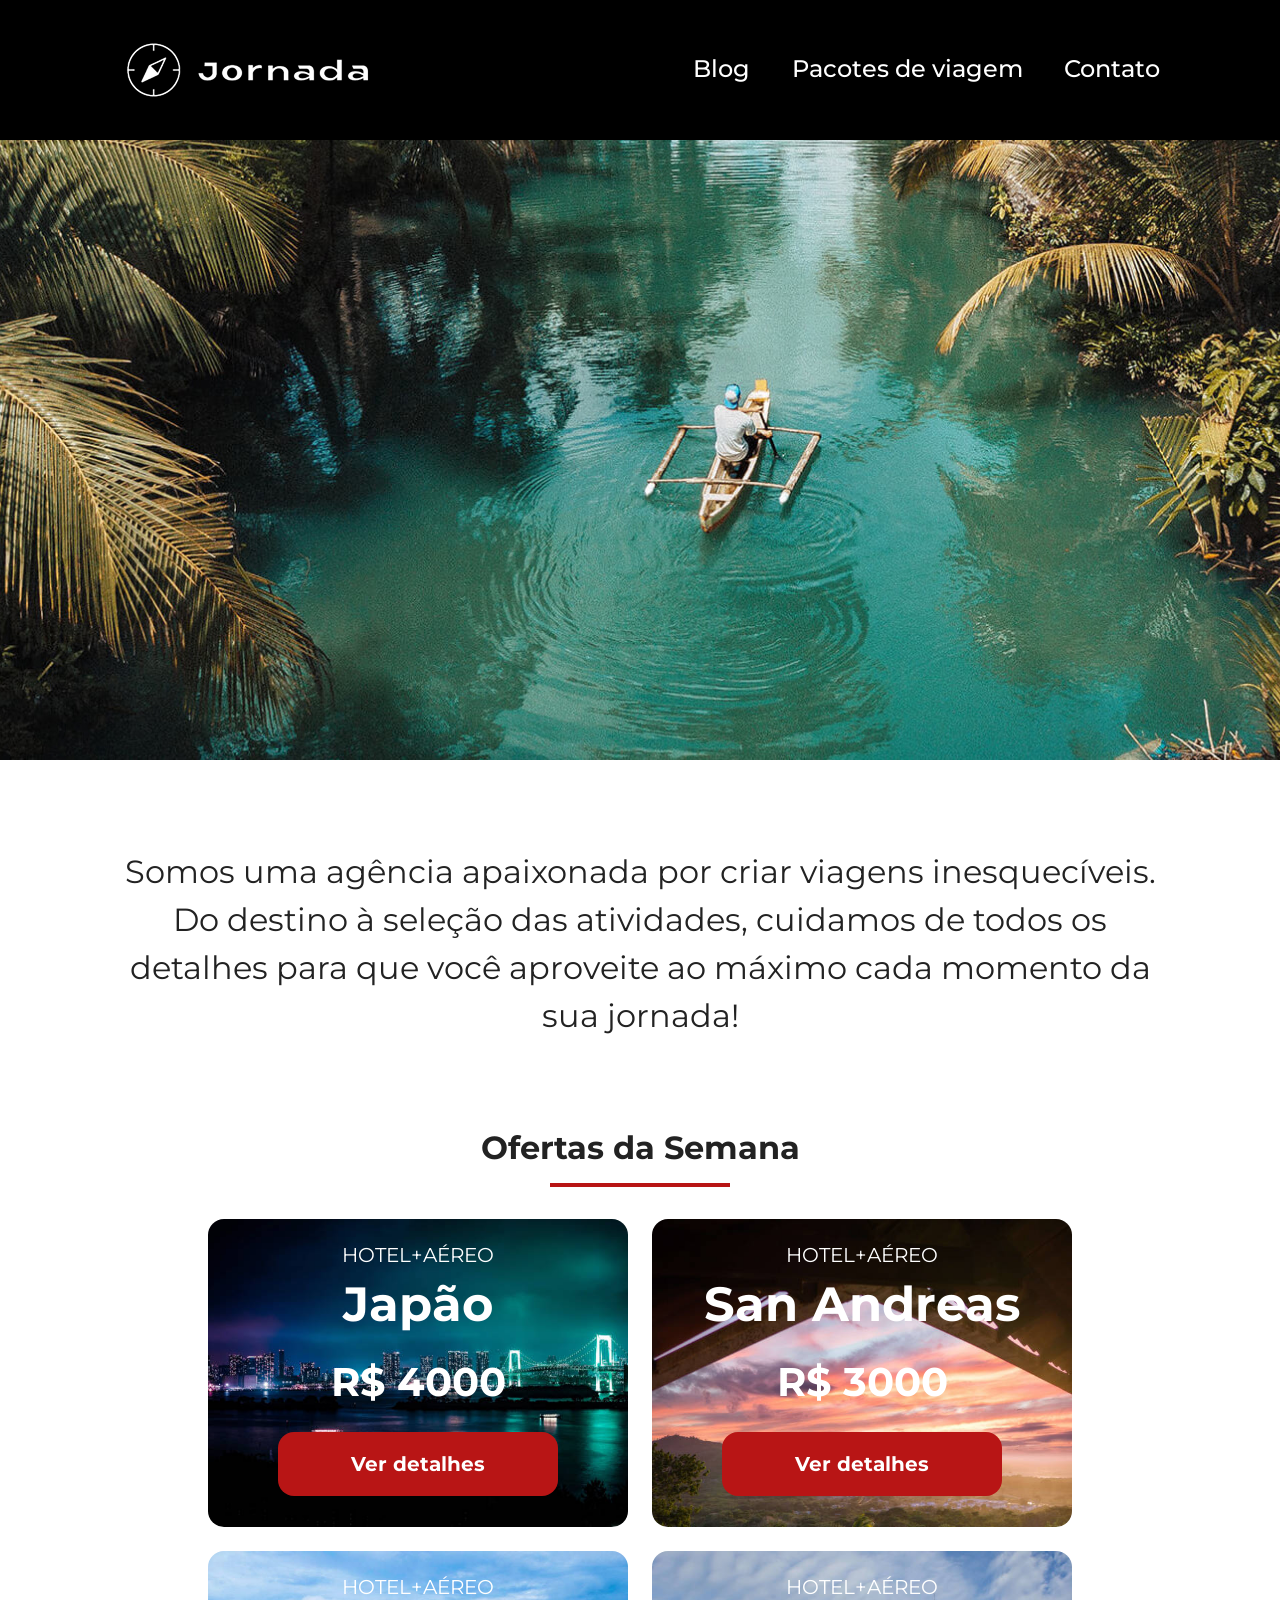
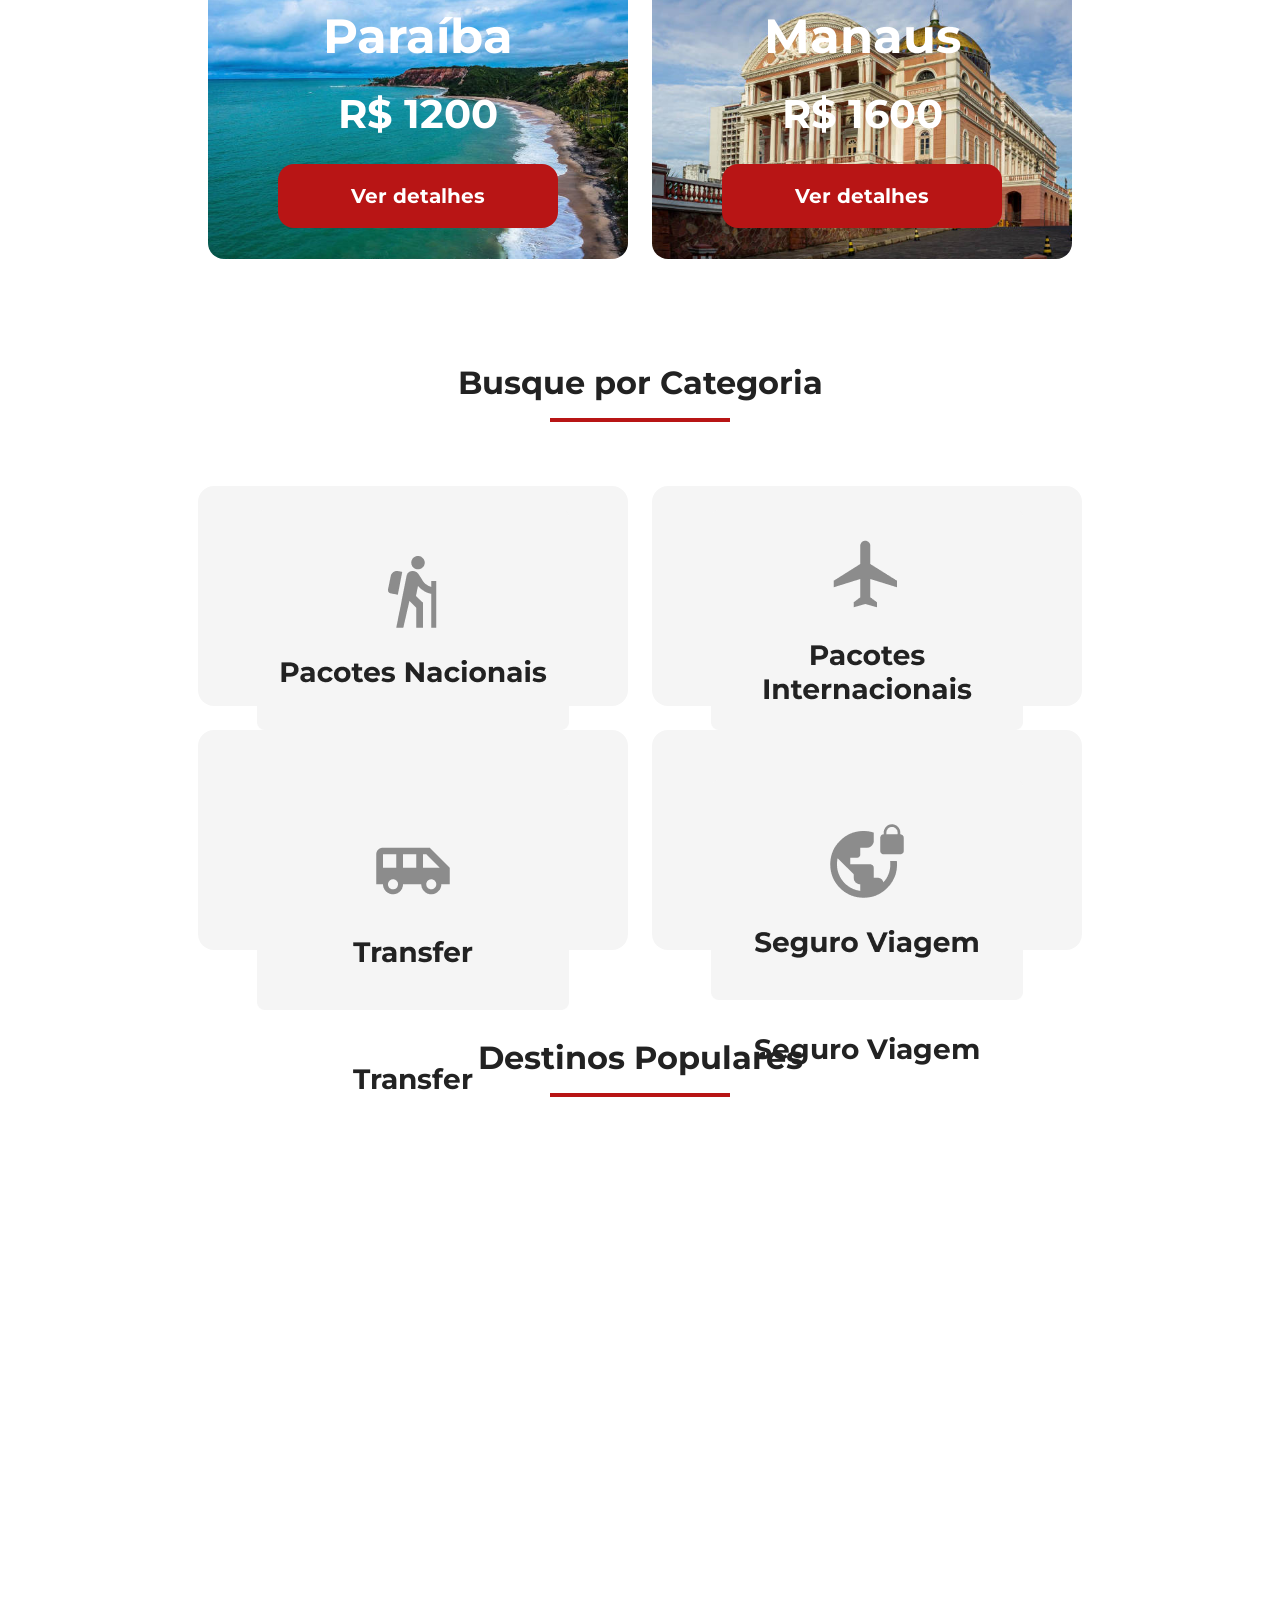
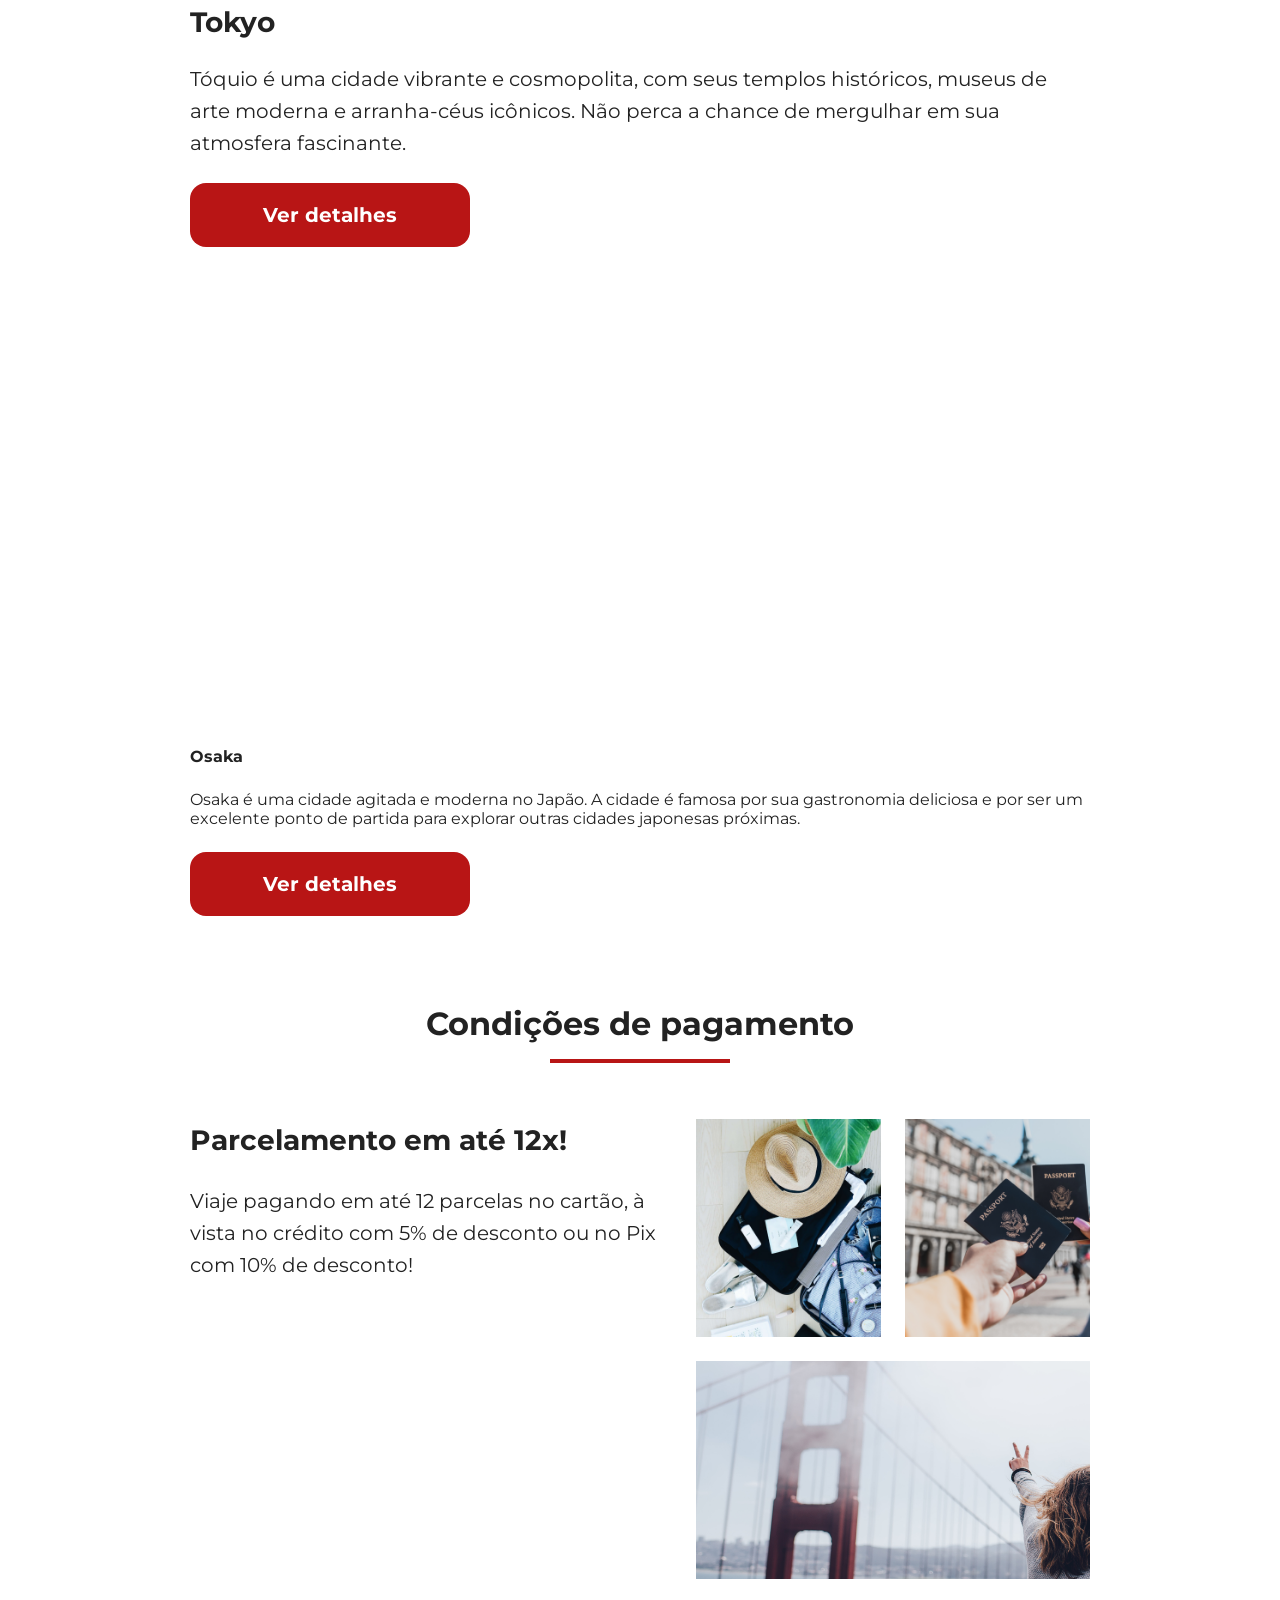
==== index.html @ 0f9a7f2a "finaliza condições de pagamento" ====
<!doctype html>
<html lang="pt-BR">
  <head>
    <meta charset="UTF-8" />
    <meta name="viewport" content="width=device-width, initial-scale=1.0" />
    <link rel="stylesheet" href="./CSS/Style.css" />
    <title>Jornada Viagens</title>
  </head>
  <body>
    <header class="main-header">
      <a class="logo" href="index.html" title="voltar para a página inicial">
        <img
          class="img-mobile"
          src="img/bussola-jornada-branco.png"
          alt="Bussola do logo Jornada Viagens na cor branca"
        />
        <img
          class="img-desktop"
          src="img/bussola-texto-jornada-branco.png"
          alt="Logo Jornada Viagens na cor branca"
        />
      </a>
      <div class="navigation-menu">
        <label for="menu">
          <img src="img/menu.png" alt="menu" />
        </label>
        <input type="checkbox" id="menu" hidden />
        <nav>
          <ul class="list-links">
            <li>
              <a href="blog.html" target="_blank" title="Acessar Blog">Blog</a>
            </li>
            <li>
              <a
                href="pacotes.html"
                target="_blank"
                title="Acessar Pacotes de viagem"
                >Pacotes de viagem</a
              >
            </li>
            <li>
              <a href="contato.html" target="_blank" title="Acessar Contato"
                >Contato</a
              >
            </li>
          </ul>
        </nav>
      </div>
    </header>
    <section class="hero">
      <div class="hero-img"></div>
      <h2>
        Somos uma agência apaixonada por criar viagens inesquecíveis. Do destino
        à seleção das atividades, cuidamos de todos os detalhes para que você
        aproveite ao máximo cada momento da sua jornada!
      </h2>
    </section>
    <section class="offers">
      <div class="section-title">
        <h2>Ofertas da Semana</h2>
        <hr />
      </div>
      <div class="offers-cards">
        <article class="card japao">
          <header>
            <p>HOTEL+AÉREO</p>
            <h3>
              Japão <br />
              <span>R$ 4000</span>
            </h3>
          </header>
          <footer>
            <a href="#" class="button">Ver detalhes</a>
          </footer>
        </article>
        <article class="card san-andreas">
          <header>
            <p>HOTEL+AÉREO</p>
            <h3>
              San Andreas <br />
              <span>R$ 3000</span>
            </h3>
          </header>
          <footer>
            <a href="#" class="button">Ver detalhes</a>
          </footer>
        </article>
        <article class="card paraiba">
          <header>
            <p>HOTEL+AÉREO</p>
            <h3>
              Paraíba <br />
              <span>R$ 1200</span>
            </h3>
          </header>
          <footer>
            <a href="#" class="button">Ver detalhes</a>
          </footer>
        </article>
        <article class="card manaus">
          <header>
            <p>HOTEL+AÉREO</p>
            <h3>
              Manaus <br />
              <span>R$ 1600</span>
            </h3>
          </header>
          <footer>
            <a href="#" class="button">Ver detalhes</a>
          </footer>
        </article>
      </div>
    </section>
    <section class="categories">
      <div class="section-title">
        <h2>Busque por Categoria</h2>
        <hr />
      </div>
      <div class="categories-cards">
        <a
          class="card"
          href="#"
          target="_blank"
          title="Busque pela categoria Pacotes Nacionais"
        >
          <img
            src="img/icone-caminhada.png"
            alt="ícone cinza representando uma pessoa fazendo trekking"
          />
          <h3 class="content-title">
            Pacotes<br />
            Nacionais
          </h3>
        </a>

        <a
          class="card"
          href="#"
          target="_blank"
          title="Busque pela categoria Pacotes Internacionais"
        >
          <img
            src="img/icone-aviao.png"
            alt="ícone cinza representando um avião"
          />
          <h3 class="content-title">
            Pacotes <br />
            Internacionais
          </h3>
        </a>
        <a
          class="card single-line transfer"
          href="#"
          target="_blank"
          title="Busque pela categoria Transfer"
        >
          <img
            src="img/icone-onibus.png"
            alt="ícone cinza representando um ônibus"
          />
          <h3 class="content-title">Transfer</h3>
        </a>
        <a
          class="card single-line"
          href="#"
          target="_blank"
          title="Busque pela categoria Seguro Viagem"
        >
          <img
            src="img/icone-planeta.png"
            alt="ícone cinza representando o planeta terra com um cadeado"
          />
          <h3 class="content-title">Seguro Viagem</h3>
        </a>
      </div>
    </section>
    <section class="destinations">
      <div class="section-title">
        <h2>Destinos Populares</h2>
        <hr />
      </div>
      <div class="destination-items">
        <article class="item tokyo">
          <header>
            <div class="img-item"></div>
            <h4 class="content-title">Tokyo</h4>
          </header>
          <p class="content-text">
            Tóquio é uma cidade vibrante e cosmopolita, com seus templos
            históricos, museus de arte moderna e arranha-céus icônicos. Não
            perca a chance de mergulhar em sua atmosfera fascinante.
          </p>
          <footer>
            <a
              href="#"
              class="button"
              target="_blank"
              title="Veja mais detalhes do destino Tokyo"
              >Ver detalhes</a
            >
          </footer>
        </article>
        <article class="item osaka">
          <header>
            <div class="img-item"></div>
            <h4>Osaka</h4>
          </header>
          <p>
            Osaka é uma cidade agitada e moderna no Japão. A cidade é famosa por
            sua gastronomia deliciosa e por ser um excelente ponto de partida
            para explorar outras cidades japonesas próximas.
          </p>
          <footer>
            <a
              href="#"
              class="button"
              target="_blank"
              title="Veja mais detalhes do destino Osaka"
              >Ver detalhes</a
            >
          </footer>
        </article>
      </div>
    </section>
    <section class="payments">
      <div class="section-title">
        <h2>Condições de pagamento</h2>
        <hr />
      </div>
      <div class="content-container">
              <div class="text-content">
        <h3 class="content-title">Parcelamento em até 12x!</h3>
        <p class="content-text">
          Viaje pagando em até 12 parcelas no cartão, à vista no crédito com 5%
          de desconto ou no Pix com 10% de desconto!
        </p>
      </div>
      <div class="image-gallery">
        <div class="image first"></div>
        <div class="image second"></div>
        <div class="image thirdy colspan-2"></div>
      </div>
      </div>

    </section>
  </body>
</html>
---- CSS/Style.css ----
@import url(global.css);
@import url(header.css);
@import url(hero.css);
@import url(offers.css);
@import url(categories.css);
@import url(destination.css);
@import url(payments.css);
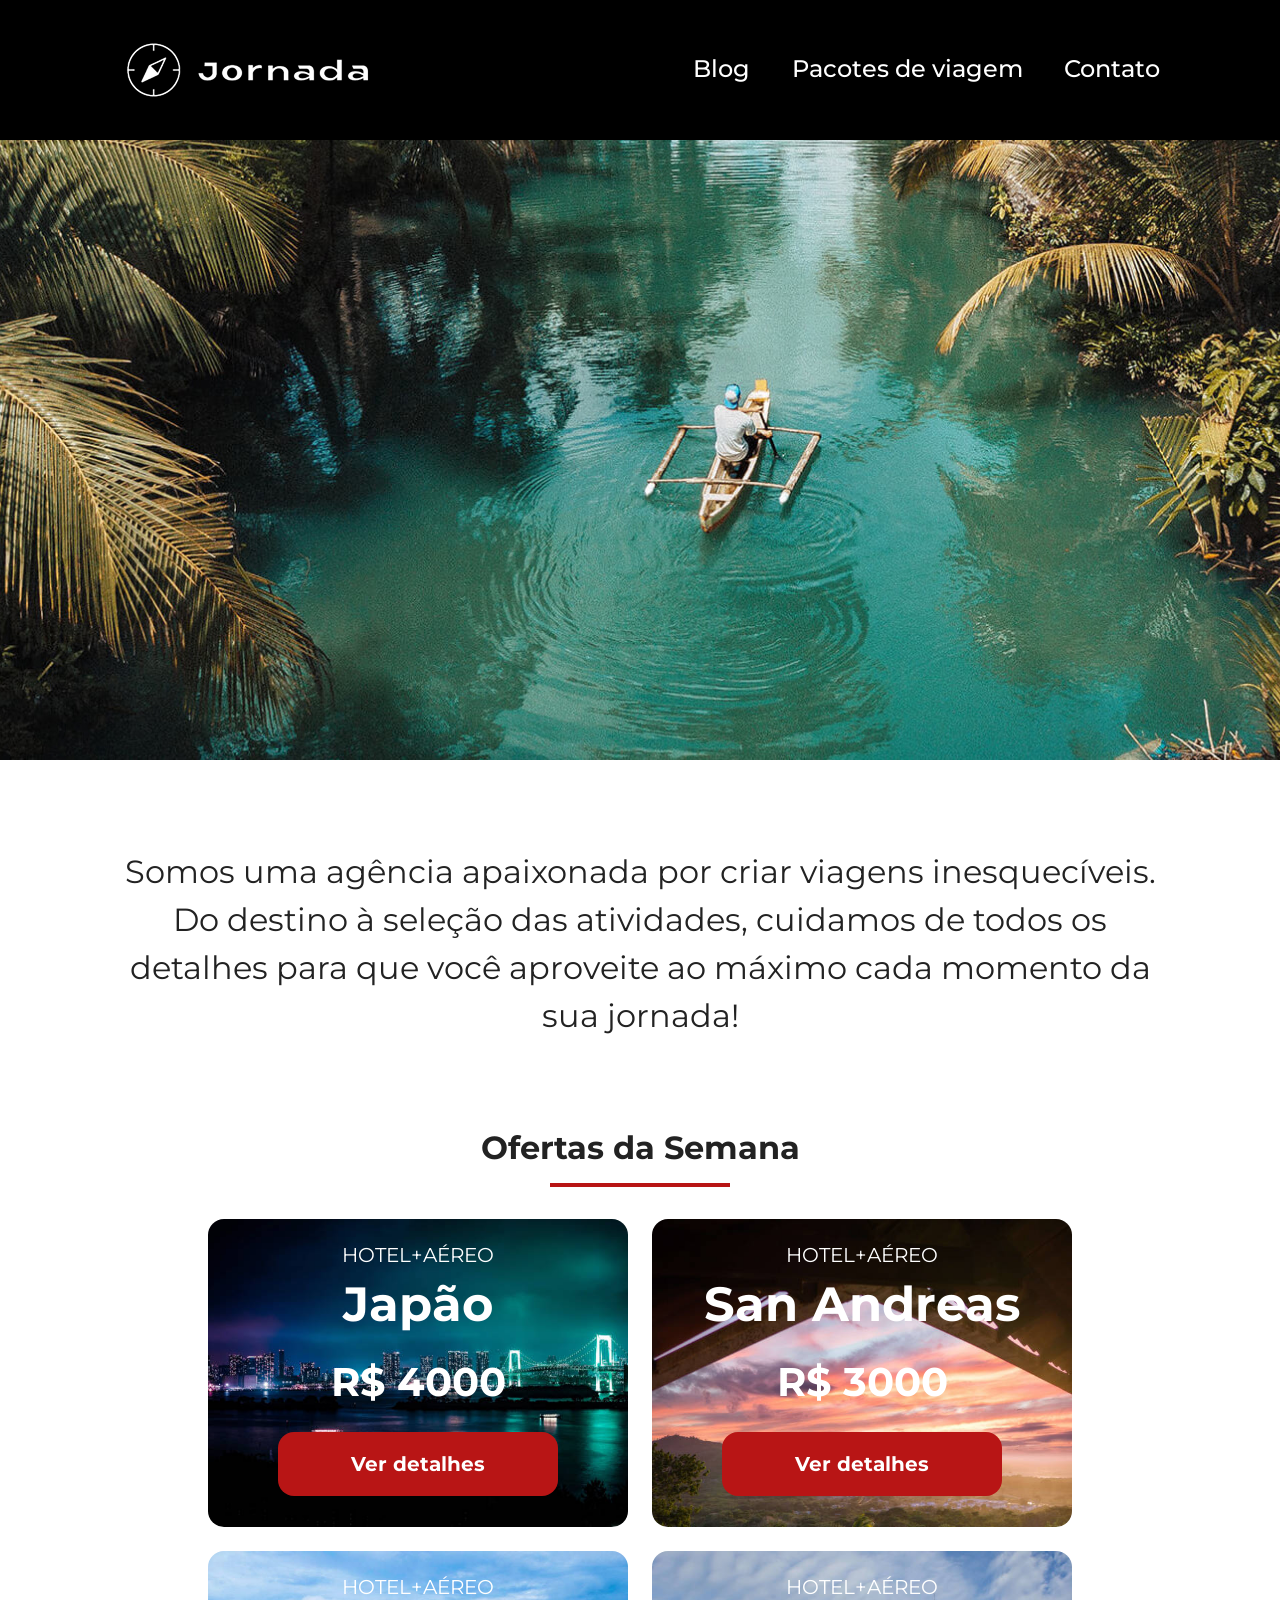
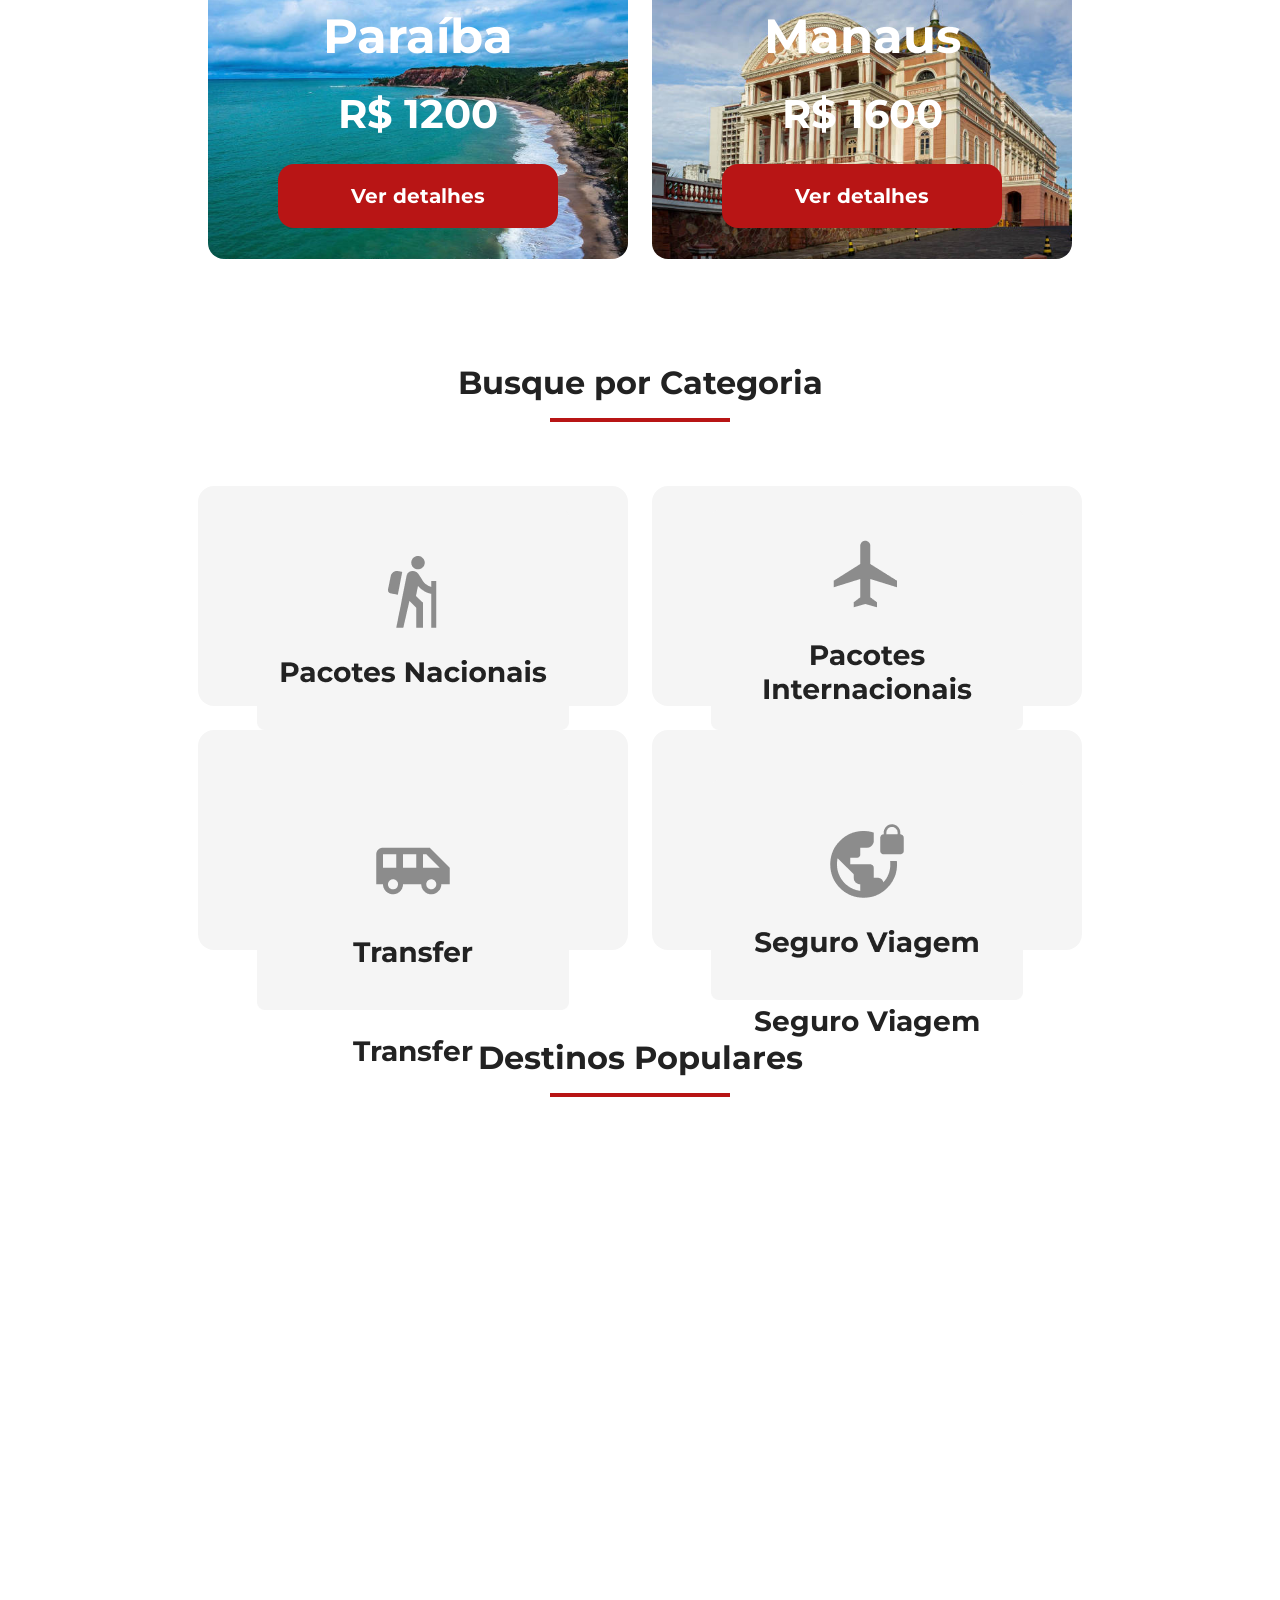
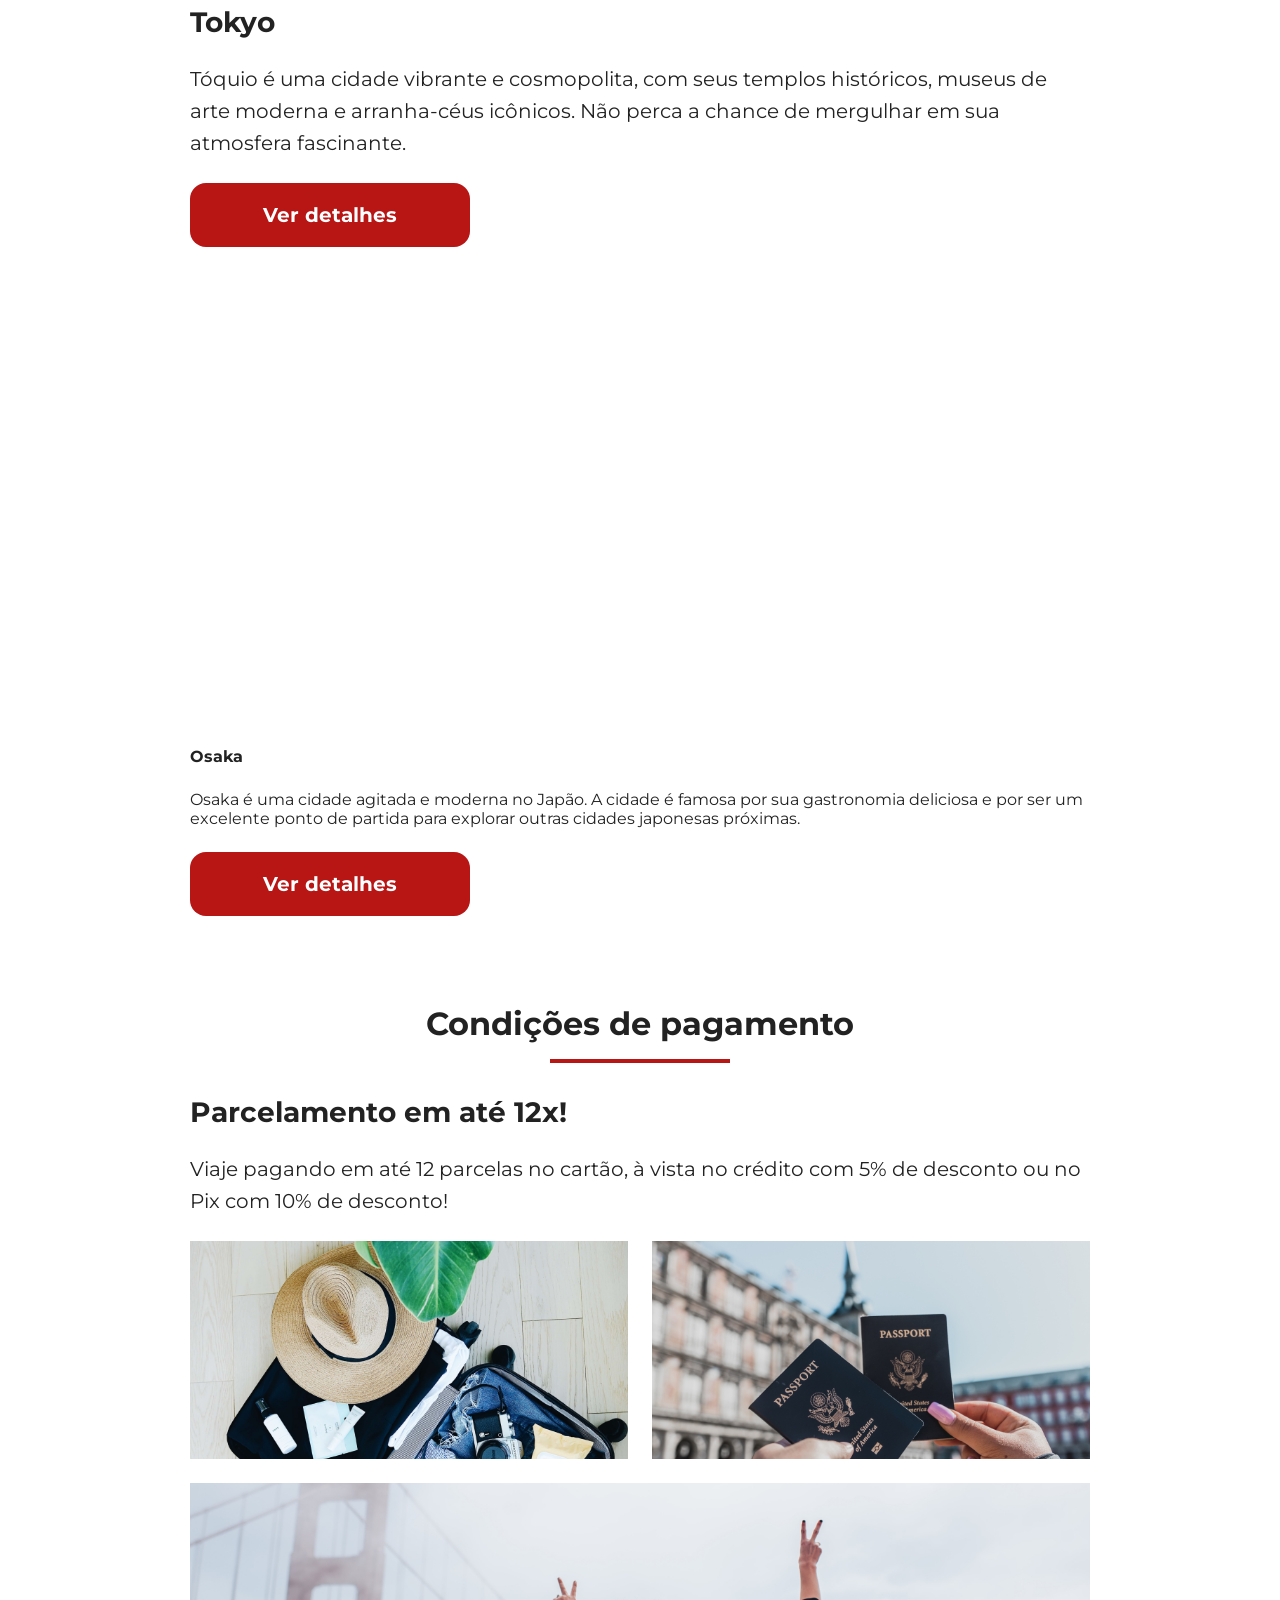
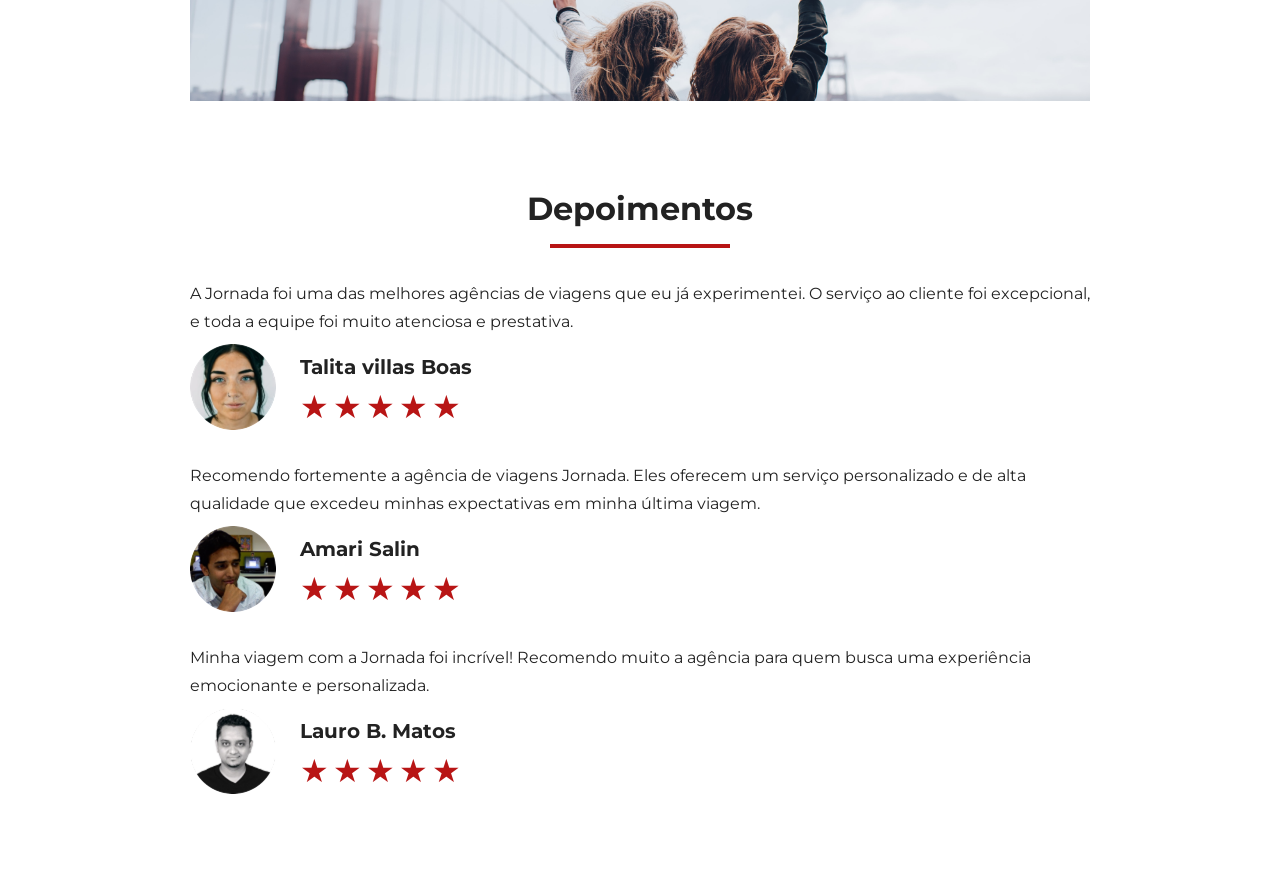
==== commit 3d82d36b: "finaliza estilos do mobile" ====
--- a/index.html
+++ b/index.html
@@ -228,20 +228,98 @@
         <hr />
       </div>
       <div class="content-container">
-              <div class="text-content">
-        <h3 class="content-title">Parcelamento em até 12x!</h3>
-        <p class="content-text">
-          Viaje pagando em até 12 parcelas no cartão, à vista no crédito com 5%
-          de desconto ou no Pix com 10% de desconto!
-        </p>
-      </div>
-      <div class="image-gallery">
-        <div class="image first"></div>
-        <div class="image second"></div>
-        <div class="image thirdy colspan-2"></div>
-      </div>
-      </div>
-
+        <div class="text-content">
+          <h3 class="content-title">Parcelamento em até 12x!</h3>
+          <p class="content-text">
+            Viaje pagando em até 12 parcelas no cartão, à vista no crédito com
+            5% de desconto ou no Pix com 10% de desconto!
+          </p>
+        </div>
+        <div class="image-gallery">
+          <div class="image first"></div>
+          <div class="image second"></div>
+          <div class="image thirdy colspan-2"></div>
+        </div>
+      </div>
+    </section>
+    <section class="testimonial">
+      <div class="section-title">
+        <h2>Depoimentos</h2>
+        <hr />
+      </div>
+      <div class="testimonial-conteiner">
+        <article>
+          <header>
+            <p>
+              A Jornada foi uma das melhores agências de viagens que eu já
+              experimentei. O serviço ao cliente foi excepcional, e toda a
+              equipe foi muito atenciosa e prestativa.
+            </p>
+          </header>
+          <footer>
+            <img
+              src="img/avatar-talita.png"
+              alt="imagem de perfil da cliente Talita villas Boas"
+            />
+            <div class="profile-content">
+              <h4>Talita villas Boas</h4>
+              <div class="rating">
+                <span class="star">★</span>
+                <span class="star">★</span>
+                <span class="star">★</span>
+                <span class="star">★</span>
+                <span class="star">★</span>
+              </div>
+            </div>
+          </footer>
+        </article>
+        <article>
+          <header>
+            <p>
+              Recomendo fortemente a agência de viagens Jornada. Eles oferecem um serviço personalizado e de alta qualidade que excedeu minhas expectativas em minha última viagem.
+            </p>
+          </header>
+          <footer>
+            <img
+              src="img/avatar-amari.png"
+              alt="imagem de perfil da cliente Amari Salin"
+            />
+            <div class="profile-content">
+              <h4>Amari Salin</h4>
+              <div class="rating">
+                <span class="star">★</span>
+                <span class="star">★</span>
+                <span class="star">★</span>
+                <span class="star">★</span>
+                <span class="star">★</span>
+              </div>
+            </div>
+          </footer>
+        </article>
+        <article>
+          <header>
+            <p>
+              Minha viagem com a Jornada foi incrível! Recomendo muito a agência para quem busca uma experiência emocionante e personalizada.
+            </p>
+          </header>
+          <footer>
+            <img
+              src="img/avatar-lauro.png"
+              alt="imagem de perfil da cliente Lauro B. Matos"
+            />
+            <div class="profile-content">
+              <h4>Lauro B. Matos</h4>
+              <div class="rating">
+                <span class="star">★</span>
+                <span class="star">★</span>
+                <span class="star">★</span>
+                <span class="star">★</span>
+                <span class="star">★</span>
+              </div>
+            </div>
+          </footer>
+        </article>
+      </div>
     </section>
   </body>
 </html>
--- a/CSS/Style.css
+++ b/CSS/Style.css
@@ -4,4 +4,5 @@
 @import url(offers.css);
 @import url(categories.css);
 @import url(destination.css);
-@import url(payments.css);+@import url(payments.css);
+@import url(testimonials.css);
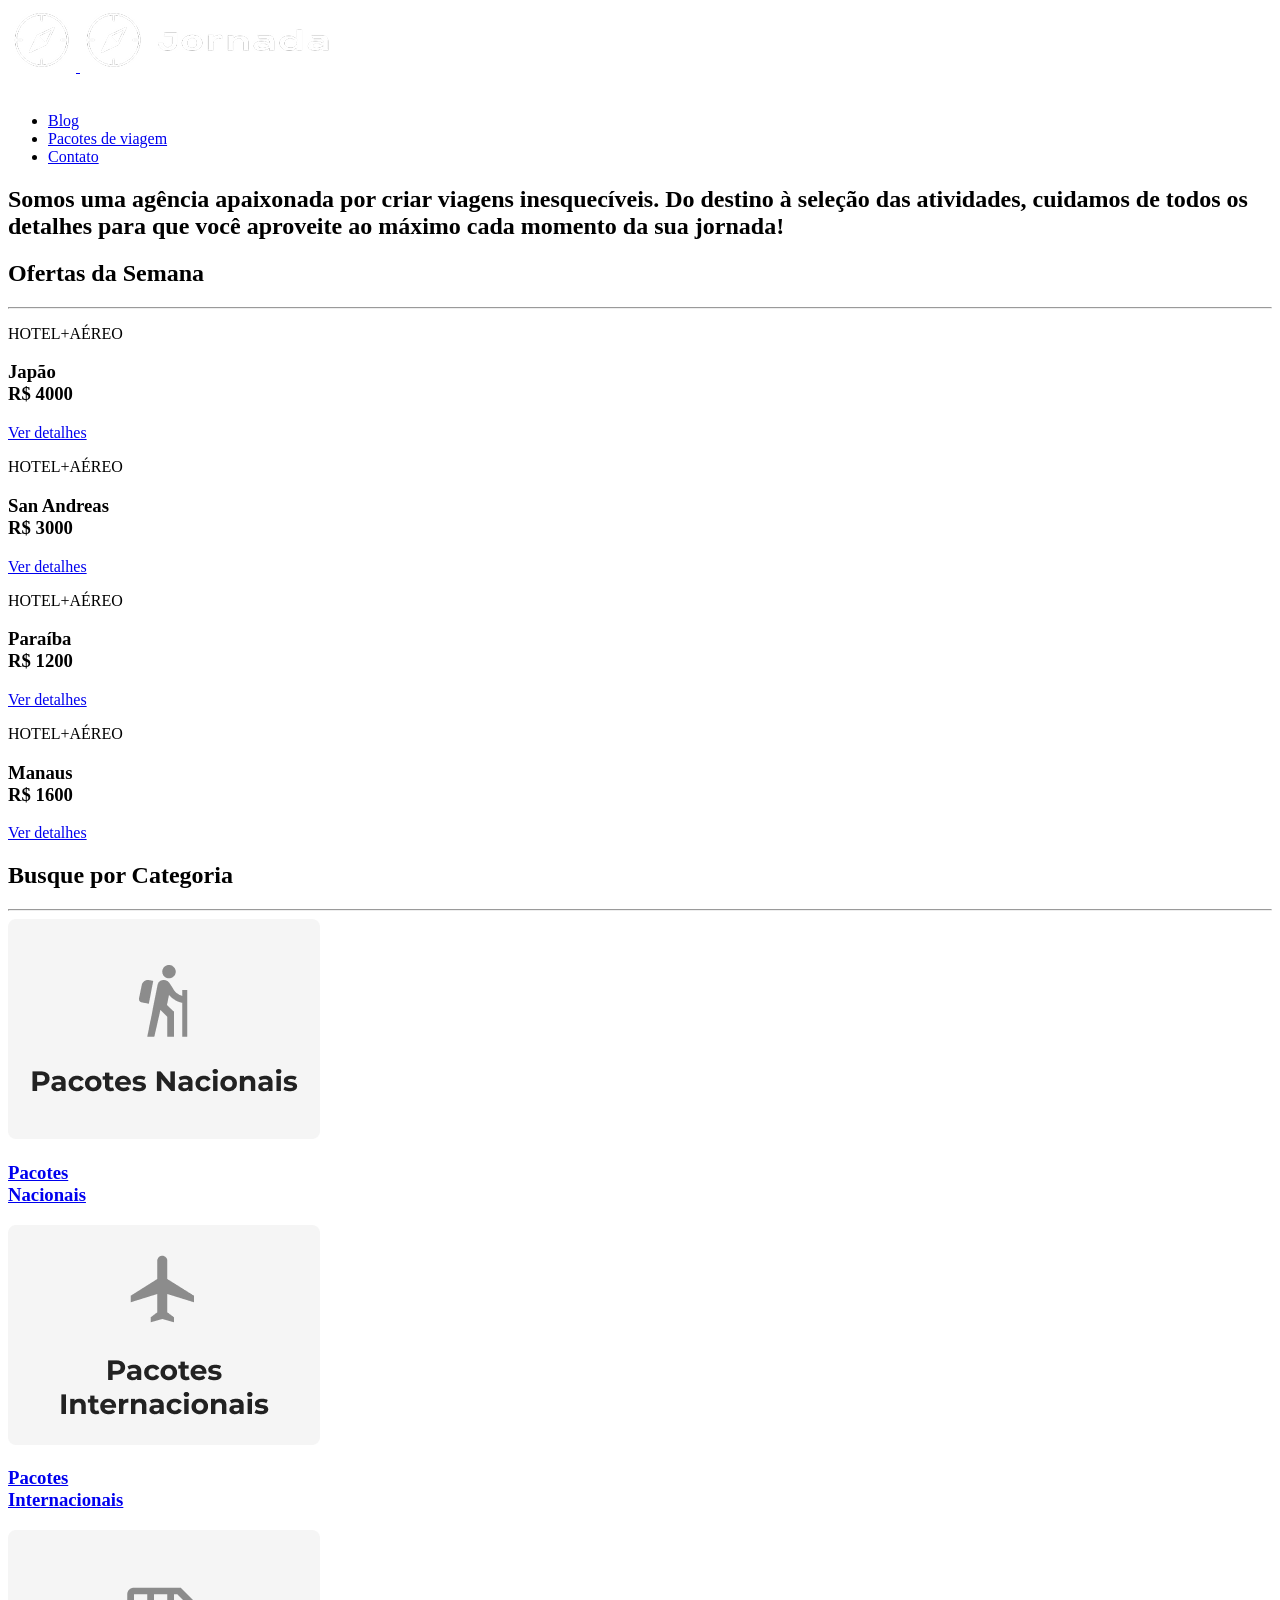
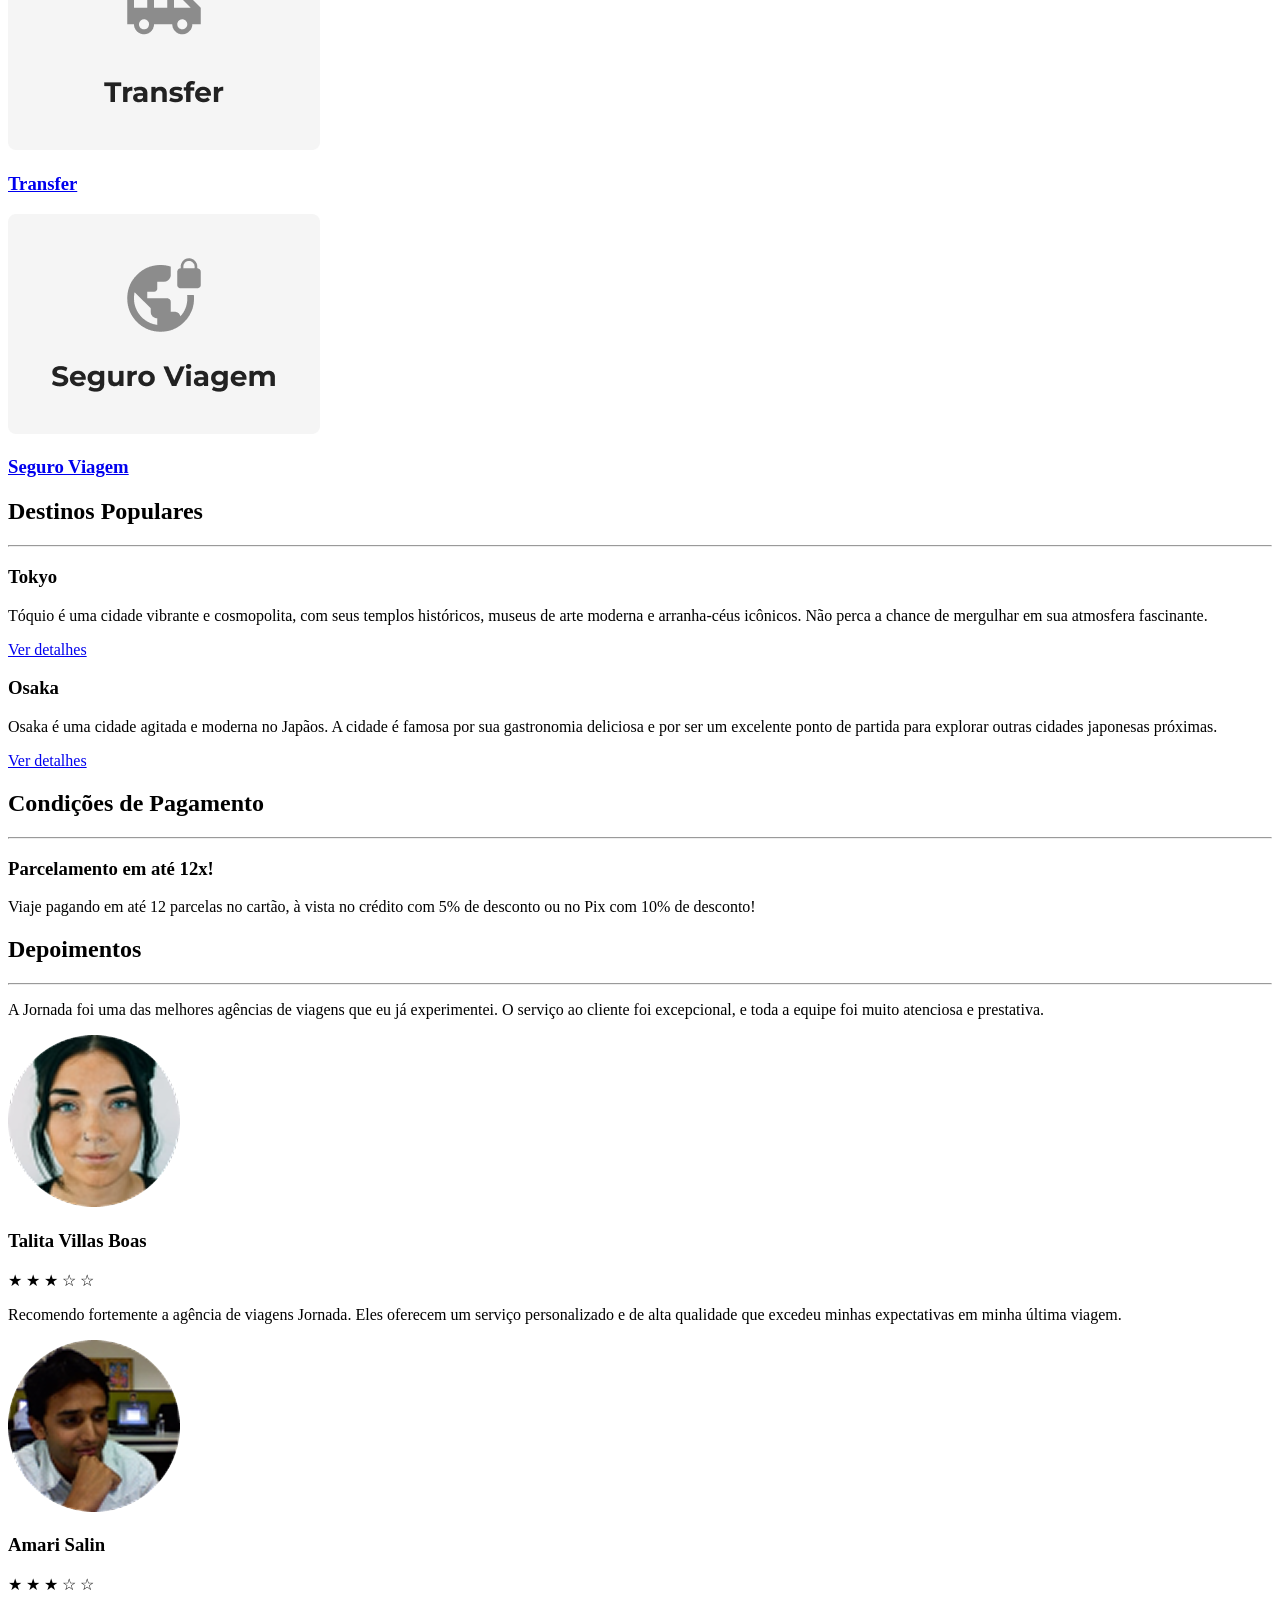
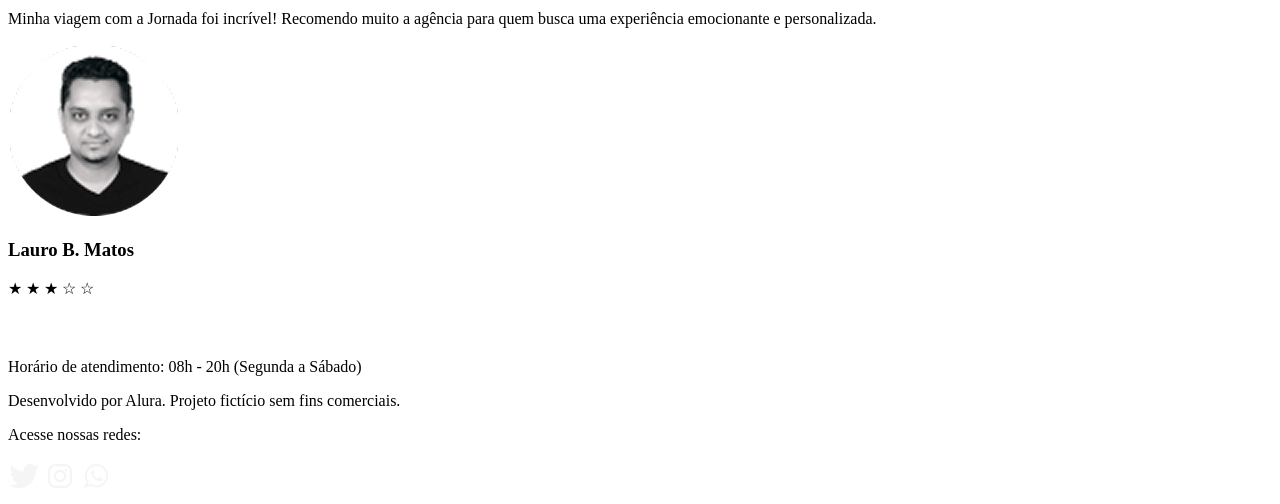
==== commit 5c7dc31f: "adiciona footer e ultimos detalhes do projeto" ====
--- a/index.html
+++ b/index.html
@@ -3,7 +3,7 @@
   <head>
     <meta charset="UTF-8" />
     <meta name="viewport" content="width=device-width, initial-scale=1.0" />
-    <link rel="stylesheet" href="./CSS/Style.css" />
+    <link rel="stylesheet" href="./css/style.css" />
     <title>Jornada Viagens</title>
   </head>
   <body>
@@ -47,6 +47,7 @@
         </nav>
       </div>
     </header>
+    <main>
     <section class="hero">
       <div class="hero-img"></div>
       <h2>
@@ -125,7 +126,7 @@
         >
           <img
             src="img/icone-caminhada.png"
-            alt="ícone cinza representando uma pessoa fazendo trekking"
+            alt="ícone cinza representando uma pessoa fazendo tracking"
           />
           <h3 class="content-title">
             Pacotes<br />
@@ -183,7 +184,7 @@
         <article class="item tokyo">
           <header>
             <div class="img-item"></div>
-            <h4 class="content-title">Tokyo</h4>
+            <h3 class="content-title">Tokyo</h3>
           </header>
           <p class="content-text">
             Tóquio é uma cidade vibrante e cosmopolita, com seus templos
@@ -203,12 +204,12 @@
         <article class="item osaka">
           <header>
             <div class="img-item"></div>
-            <h4>Osaka</h4>
-          </header>
-          <p>
-            Osaka é uma cidade agitada e moderna no Japão. A cidade é famosa por
-            sua gastronomia deliciosa e por ser um excelente ponto de partida
-            para explorar outras cidades japonesas próximas.
+            <h3 class="content-title">Osaka</h3>
+          </header>
+          <p class="content-text">
+            Osaka é uma cidade agitada e moderna no Japãos. A cidade é famosa
+            por sua gastronomia deliciosa e por ser um excelente ponto de
+            partida para explorar outras cidades japonesas próximas.
           </p>
           <footer>
             <a
@@ -224,7 +225,7 @@
     </section>
     <section class="payments">
       <div class="section-title">
-        <h2>Condições de pagamento</h2>
+        <h2>Condições de Pagamento</h2>
         <hr />
       </div>
       <div class="content-container">
@@ -242,12 +243,12 @@
         </div>
       </div>
     </section>
-    <section class="testimonial">
+    <section class="testimonials">
       <div class="section-title">
         <h2>Depoimentos</h2>
         <hr />
       </div>
-      <div class="testimonial-conteiner">
+      <div class="testimonial-container">
         <article>
           <header>
             <p>
@@ -259,16 +260,16 @@
           <footer>
             <img
               src="img/avatar-talita.png"
-              alt="imagem de perfil da cliente Talita villas Boas"
+              alt="imagem de perfil da cliente Talita Villas Boas"
             />
             <div class="profile-content">
-              <h4>Talita villas Boas</h4>
+              <h3>Talita Villas Boas</h3>
               <div class="rating">
                 <span class="star">★</span>
                 <span class="star">★</span>
                 <span class="star">★</span>
-                <span class="star">★</span>
-                <span class="star">★</span>
+                <span class="star">☆</span>
+                <span class="star">☆</span>
               </div>
             </div>
           </footer>
@@ -276,22 +277,24 @@
         <article>
           <header>
             <p>
-              Recomendo fortemente a agência de viagens Jornada. Eles oferecem um serviço personalizado e de alta qualidade que excedeu minhas expectativas em minha última viagem.
+              Recomendo fortemente a agência de viagens Jornada. Eles oferecem
+              um serviço personalizado e de alta qualidade que excedeu minhas
+              expectativas em minha última viagem.
             </p>
           </header>
           <footer>
             <img
               src="img/avatar-amari.png"
-              alt="imagem de perfil da cliente Amari Salin"
+              alt="imagem de perfil do cliente Amari Salin"
             />
             <div class="profile-content">
-              <h4>Amari Salin</h4>
+              <h3>Amari Salin</h3>
               <div class="rating">
                 <span class="star">★</span>
                 <span class="star">★</span>
                 <span class="star">★</span>
-                <span class="star">★</span>
-                <span class="star">★</span>
+                <span class="star">☆</span>
+                <span class="star">☆</span>
               </div>
             </div>
           </footer>
@@ -299,27 +302,63 @@
         <article>
           <header>
             <p>
-              Minha viagem com a Jornada foi incrível! Recomendo muito a agência para quem busca uma experiência emocionante e personalizada.
+              Minha viagem com a Jornada foi incrível! Recomendo muito a agência
+              para quem busca uma experiência emocionante e personalizada.
             </p>
           </header>
           <footer>
             <img
               src="img/avatar-lauro.png"
-              alt="imagem de perfil da cliente Lauro B. Matos"
+              alt="imagem de perfil do cliente Lauro B. Matos"
             />
             <div class="profile-content">
-              <h4>Lauro B. Matos</h4>
+              <h3>Lauro B. Matos</h3>
               <div class="rating">
                 <span class="star">★</span>
                 <span class="star">★</span>
                 <span class="star">★</span>
-                <span class="star">★</span>
-                <span class="star">★</span>
+                <span class="star">☆</span>
+                <span class="star">☆</span>
               </div>
             </div>
           </footer>
         </article>
       </div>
     </section>
+    <section class="bottom-hero">
+      <div class="hero-img"></div>
+    </section>
+    </main>
+    <footer class="main-footer">
+      <div class="footer-content">
+        <img src="img/logo-footer.png" alt="logo completo Jornada Viagens" />
+        <p>Horário de atendimento: 08h - 20h (Segunda a Sábado)</p>
+        <p>Desenvolvido por Alura. Projeto fictício sem fins comerciais.</p>
+      </div>
+      <div class="footer-social">
+        <p>Acesse nossas redes:</p>
+
+        <a href="#" target="_blank" title="Acesse o Twitter do Jornada Viagens"
+          ><img
+            src="img/icone-twitter.svg"
+            alt="icone do Twitter na cor branca"
+        /></a>
+
+        <a
+          href="#"
+          target="_blank"
+          title="Acesse o Instagram do Jornada Viagens"
+          ><img
+            src="img/icone-instagram.svg"
+            alt="icone do Instagram na cor branca"
+        /></a>
+
+        <a href="#" target="_blank" title="Entre em contato através do whatsapp"
+          ><img
+            src="img/icone-whatsapp.svg"
+            alt="icone do whatsapp na cor branca"
+        /></a>
+      </div>
+    </footer>
   </body>
 </html>
